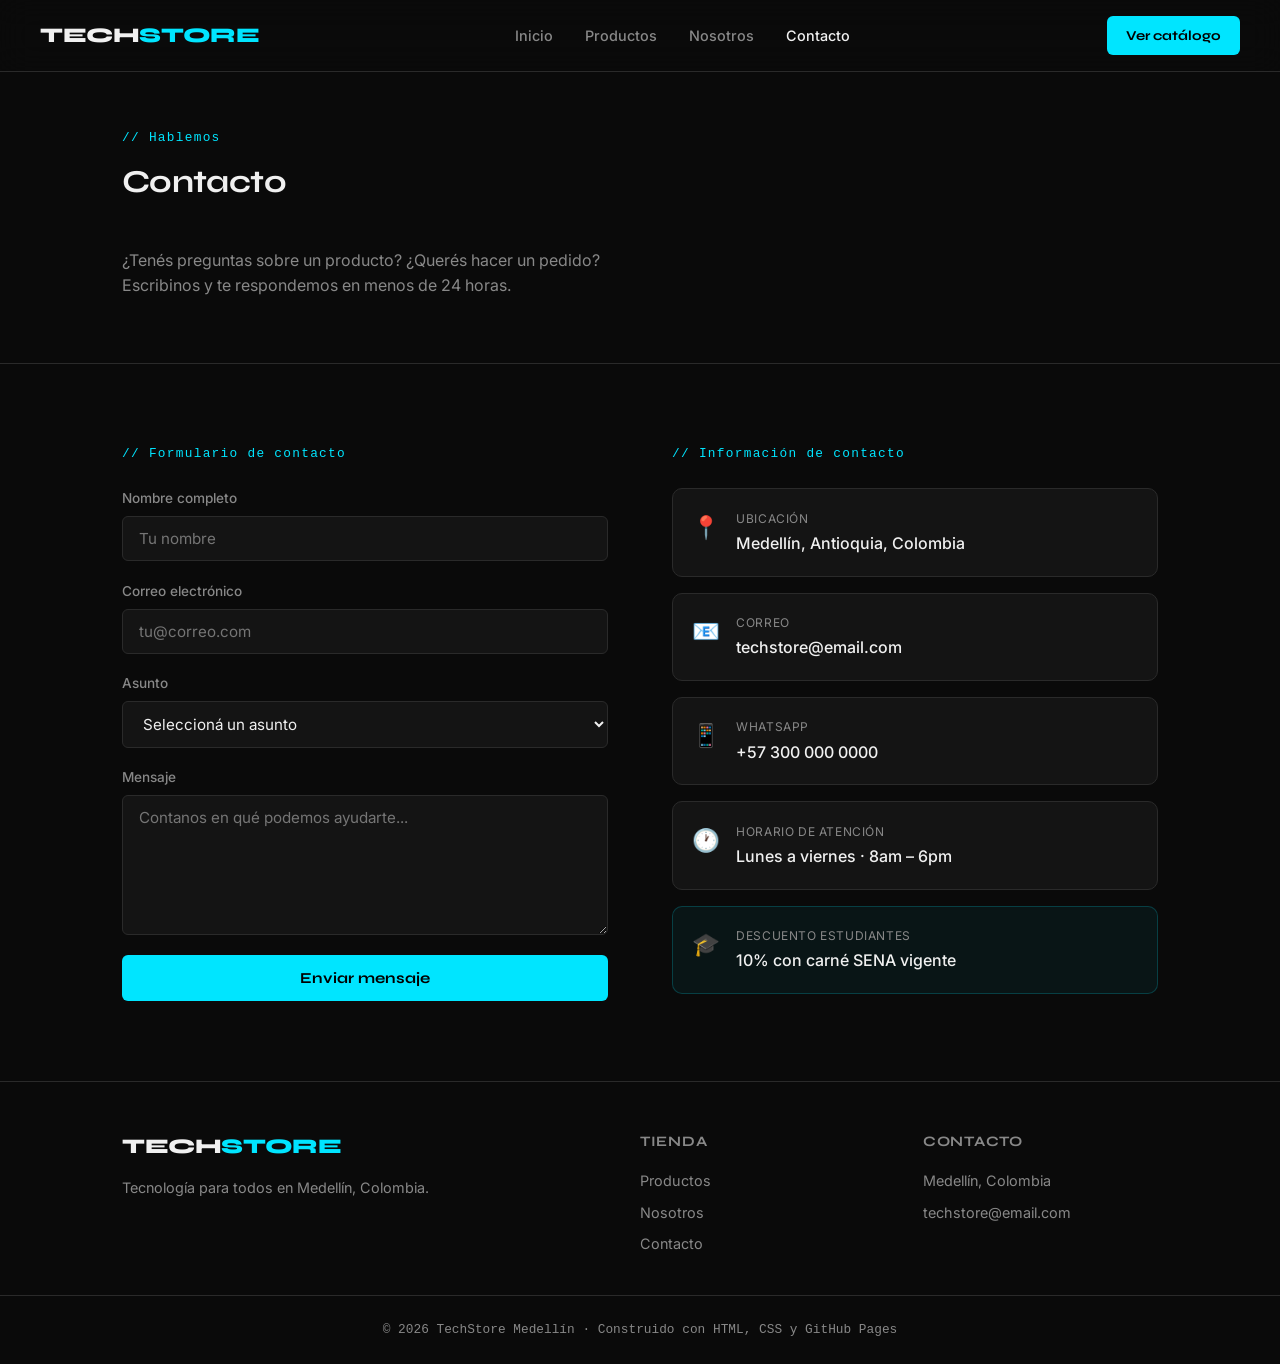
==== contacto.html @ c90b327f "feat: se sube el código de contacto" ====
<!DOCTYPE html>
<html lang="es">
<head>
  <meta charset="UTF-8">
  <meta name="viewport" content="width=device-width, initial-scale=1.0">
  <title>Contacto — TechStore Medellín</title>
  <link rel="preconnect" href="https://fonts.googleapis.com">
  <link href="https://fonts.googleapis.com/css2?family=Syne:wght@400;600;700;800&family=Inter:wght@300;400;500&display=swap" rel="stylesheet">
  <link rel="stylesheet" href="styles.css">
</head>
<body>

  <nav class="navbar">
    <a href="index.html" class="nav-logo">TECH<span>STORE</span></a>
    <ul class="nav-links">
      <li><a href="index.html">Inicio</a></li>
      <li><a href="productos.html">Productos</a></li>
      <li><a href="nosotros.html">Nosotros</a></li>
      <li><a href="contacto.html" class="active">Contacto</a></li>
    </ul>
    <a href="productos.html" class="btn-nav">Ver catálogo</a>
  </nav>

  <div class="contact-hero">
    <div class="container">
      <p class="section-tag">// Hablemos</p>
      <h1 class="section-title">Contacto</h1>
      <p style="color:var(--muted);max-width:500px">
        ¿Tenés preguntas sobre un producto? ¿Querés hacer un pedido?
        Escribinos y te respondemos en menos de 24 horas.
      </p>
    </div>
  </div>

  <section class="contact-section">
    <div class="container">
      <div class="contact-grid">

        <!-- FORMULARIO -->
        <div>
          <p class="section-tag" style="margin-bottom:1.5rem">// Formulario de contacto</p>
          <form class="contact-form" onsubmit="handleSubmit(event)">
            <div class="form-group">
              <label for="nombre">Nombre completo</label>
              <input type="text" id="nombre" placeholder="Tu nombre" required>
            </div>
            <div class="form-group">
              <label for="email">Correo electrónico</label>
              <input type="email" id="email" placeholder="tu@correo.com" required>
            </div>
            <div class="form-group">
              <label for="asunto">Asunto</label>
              <select id="asunto">
                <option value="">Seleccioná un asunto</option>
                <option value="consulta">Consulta de producto</option>
                <option value="pedido">Hacer un pedido</option>
                <option value="descuento">Descuento estudiante SENA</option>
                <option value="soporte">Soporte postventa</option>
                <option value="otro">Otro</option>
              </select>
            </div>
            <div class="form-group">
              <label for="mensaje">Mensaje</label>
              <textarea id="mensaje" placeholder="Contanos en qué podemos ayudarte..." required></textarea>
            </div>
            <button type="submit" class="btn-submit">Enviar mensaje</button>
          </form>
          <div id="success-msg" style="display:none;margin-top:1rem;padding:1rem;background:rgba(0,200,150,0.1);border:1px solid var(--green);border-radius:8px;color:var(--green)">
            ✅ Mensaje enviado. Te contactamos pronto.
          </div>
        </div>

        <!-- INFO -->
        <div>
          <p class="section-tag" style="margin-bottom:1.5rem">// Información de contacto</p>
          <div class="contact-info">
            <div class="info-item">
              <span class="info-icon">📍</span>
              <div>
                <p class="info-label">Ubicación</p>
                <p class="info-value">Medellín, Antioquia, Colombia</p>
              </div>
            </div>
            <div class="info-item">
              <span class="info-icon">📧</span>
              <div>
                <p class="info-label">Correo</p>
                <p class="info-value">techstore@email.com</p>
              </div>
            </div>
            <div class="info-item">
              <span class="info-icon">📱</span>
              <div>
                <p class="info-label">WhatsApp</p>
                <p class="info-value">+57 300 000 0000</p>
              </div>
            </div>
            <div class="info-item">
              <span class="info-icon">🕐</span>
              <div>
                <p class="info-label">Horario de atención</p>
                <p class="info-value">Lunes a viernes · 8am – 6pm</p>
              </div>
            </div>
            <div class="info-item" style="border-color:rgba(0,229,255,0.2);background:rgba(0,229,255,0.05)">
              <span class="info-icon">🎓</span>
              <div>
                <p class="info-label">Descuento estudiantes</p>
                <p class="info-value">10% con carné SENA vigente</p>
              </div>
            </div>
          </div>
        </div>

      </div>
    </div>
  </section>

  <footer class="footer">
    <div class="container footer-grid">
      <div>
        <a href="index.html" class="nav-logo">TECH<span>STORE</span></a>
        <p class="footer-desc">Tecnología para todos en Medellín, Colombia.</p>
      </div>
      <div>
        <p class="footer-title">Tienda</p>
        <ul>
          <li><a href="productos.html">Productos</a></li>
          <li><a href="nosotros.html">Nosotros</a></li>
          <li><a href="contacto.html">Contacto</a></li>
        </ul>
      </div>
      <div>
        <p class="footer-title">Contacto</p>
        <ul>
          <li>Medellín, Colombia</li>
          <li>techstore@email.com</li>
        </ul>
      </div>
    </div>
    <div class="footer-bottom">
      <p>© 2026 TechStore Medellín · Construido con HTML, CSS y GitHub Pages</p>
    </div>
  </footer>

  <script>
    function handleSubmit(e) {
      e.preventDefault();
      document.getElementById('success-msg').style.display = 'block';
      e.target.reset();
    }
  </script>

</body>
</html>
---- styles.css ----
/* ── VARIABLES ── */
:root {
  --bg:       #0A0A0A;
  --surface:  #141414;
  --surface2: #1E1E1E;
  --border:   #2A2A2A;
  --text:     #F0F0F0;
  --muted:    #888;
  --accent:   #00E5FF;
  --accent2:  #FF6B35;
  --green:    #00C896;
  --font-display: 'Syne', sans-serif;
  --font-body:    'Inter', sans-serif;
  --radius: 10px;
  --shadow: 0 4px 24px rgba(0,0,0,0.4);
}

* { box-sizing: border-box; margin: 0; padding: 0; }
html { scroll-behavior: smooth; }

body {
  background: var(--bg);
  color: var(--text);
  font-family: var(--font-body);
  font-size: 16px;
  line-height: 1.6;
}

a { text-decoration: none; color: inherit; }
ul { list-style: none; }

.container {
  max-width: 1100px;
  margin: 0 auto;
  padding: 0 2rem;
}

/* ── NAVBAR ── */
.navbar {
  position: fixed; top: 0; left: 0; right: 0; z-index: 100;
  display: flex; align-items: center; justify-content: space-between;
  padding: 1rem 2.5rem;
  background: rgba(10,10,10,0.9);
  backdrop-filter: blur(16px);
  border-bottom: 1px solid var(--border);
}

.nav-logo {
  font-family: var(--font-display);
  font-size: 1.3rem;
  font-weight: 800;
  letter-spacing: -0.02em;
  color: var(--text);
}
.nav-logo span { color: var(--accent); }

.nav-links {
  display: flex; gap: 2rem;
}
.nav-links a {
  font-size: 0.9rem;
  color: var(--muted);
  transition: color 0.2s;
  font-weight: 500;
}
.nav-links a:hover,
.nav-links a.active { color: var(--text); }

.btn-nav {
  background: var(--accent);
  color: #000;
  font-size: 0.85rem;
  font-weight: 700;
  font-family: var(--font-display);
  padding: 0.55rem 1.2rem;
  border-radius: 6px;
  transition: opacity 0.2s;
}
.btn-nav:hover { opacity: 0.85; }

/* ── BOTONES ── */
.btn-primary {
  display: inline-block;
  background: var(--accent);
  color: #000;
  font-weight: 700;
  font-family: var(--font-display);
  font-size: 0.9rem;
  padding: 0.8rem 1.8rem;
  border-radius: 6px;
  transition: opacity 0.2s, transform 0.2s;
}
.btn-primary:hover { opacity: 0.85; transform: translateY(-2px); }

.btn-ghost {
  display: inline-block;
  background: transparent;
  color: var(--text);
  font-weight: 500;
  font-size: 0.9rem;
  padding: 0.8rem 1.8rem;
  border-radius: 6px;
  border: 1px solid var(--border);
  transition: border-color 0.2s, transform 0.2s;
}
.btn-ghost:hover { border-color: var(--text); transform: translateY(-2px); }

.btn-small {
  display: inline-block;
  background: var(--surface2);
  color: var(--accent);
  font-size: 0.8rem;
  font-weight: 600;
  padding: 0.4rem 0.9rem;
  border-radius: 5px;
  border: 1px solid var(--border);
  transition: background 0.2s;
}
.btn-small:hover { background: var(--border); }

/* ── HERO ── */
.hero {
  min-height: 100vh;
  display: flex;
  align-items: center;
  justify-content: space-between;
  gap: 4rem;
  max-width: 1100px;
  margin: 0 auto;
  padding: 8rem 2rem 4rem;
}

.hero-content { flex: 1; }

.hero-tag {
  display: inline-block;
  font-family: monospace;
  font-size: 0.8rem;
  color: var(--accent);
  letter-spacing: 0.1em;
  margin-bottom: 1.5rem;
  opacity: 0.8;
}

.hero-title {
  font-family: var(--font-display);
  font-size: clamp(2.5rem, 5vw, 4rem);
  font-weight: 800;
  line-height: 1.05;
  letter-spacing: -0.03em;
  margin-bottom: 1.5rem;
}

.highlight { color: var(--accent); }

.hero-desc {
  font-size: 1.05rem;
  color: var(--muted);
  max-width: 480px;
  margin-bottom: 2.5rem;
  line-height: 1.7;
}

.hero-actions { display: flex; gap: 1rem; flex-wrap: wrap; }

.hero-visual { flex-shrink: 0; }

.hero-card {
  position: relative;
  background: var(--surface);
  border: 1px solid var(--border);
  border-radius: 16px;
  padding: 2rem;
  width: 260px;
  text-align: center;
  overflow: hidden;
}

.card-glow {
  position: absolute;
  top: -40px; left: 50%;
  transform: translateX(-50%);
  width: 120px; height: 120px;
  background: var(--accent);
  border-radius: 50%;
  opacity: 0.08;
  filter: blur(30px);
}

.card-label {
  display: inline-block;
  background: rgba(0,229,255,0.1);
  color: var(--accent);
  font-size: 0.72rem;
  font-weight: 600;
  padding: 0.25rem 0.75rem;
  border-radius: 20px;
  border: 1px solid rgba(0,229,255,0.2);
  margin-bottom: 1rem;
  text-transform: uppercase;
  letter-spacing: 0.08em;
}

.card-img { font-size: 4rem; margin-bottom: 1rem; }
.card-name { font-weight: 600; margin-bottom: 0.5rem; }
.card-price { color: var(--accent); font-weight: 700; font-size: 1.1rem; margin-bottom: 1.2rem; }

/* ── SECCIONES ── */
.section-tag {
  font-family: monospace;
  font-size: 0.8rem;
  color: var(--accent);
  letter-spacing: 0.1em;
  margin-bottom: 0.5rem;
}

.section-title {
  font-family: var(--font-display);
  font-size: 2rem;
  font-weight: 700;
  letter-spacing: -0.02em;
  margin-bottom: 2.5rem;
}

/* ── CATEGORÍAS ── */
.categories {
  padding: 5rem 0;
  border-top: 1px solid var(--border);
}

.cat-grid {
  display: grid;
  grid-template-columns: repeat(auto-fill, minmax(160px, 1fr));
  gap: 1rem;
}

.cat-card {
  background: var(--surface);
  border: 1px solid var(--border);
  border-radius: var(--radius);
  padding: 1.5rem 1rem;
  text-align: center;
  transition: border-color 0.2s, transform 0.2s;
}
.cat-card:hover { border-color: var(--accent); transform: translateY(-3px); }
.cat-icon { font-size: 2rem; display: block; margin-bottom: 0.75rem; }
.cat-card h3 { font-family: var(--font-display); font-size: 0.95rem; font-weight: 700; margin-bottom: 0.3rem; }
.cat-card p { font-size: 0.8rem; color: var(--muted); }

/* ── DESTACADOS ── */
.featured {
  padding: 5rem 0;
  border-top: 1px solid var(--border);
}

.products-grid {
  display: grid;
  grid-template-columns: repeat(auto-fill, minmax(280px, 1fr));
  gap: 1.5rem;
  margin-bottom: 3rem;
}

.product-card {
  position: relative;
  background: var(--surface);
  border: 1px solid var(--border);
  border-radius: var(--radius);
  padding: 1.5rem;
  transition: border-color 0.2s, transform 0.2s;
}
.product-card:hover { border-color: var(--accent2); transform: translateY(-3px); }

.product-badge {
  position: absolute; top: 1rem; right: 1rem;
  background: rgba(0,229,255,0.12);
  color: var(--accent);
  font-size: 0.7rem;
  font-weight: 700;
  padding: 0.2rem 0.6rem;
  border-radius: 4px;
  text-transform: uppercase;
  letter-spacing: 0.06em;
}
.product-badge.oferta { background: rgba(255,107,53,0.12); color: var(--accent2); }

.product-img { font-size: 3rem; margin-bottom: 1rem; }
.product-card h3 { font-family: var(--font-display); font-weight: 700; margin-bottom: 0.4rem; }
.product-desc { font-size: 0.88rem; color: var(--muted); margin-bottom: 1.2rem; }
.product-footer { display: flex; justify-content: space-between; align-items: center; }
.product-price { font-weight: 700; color: var(--accent); font-size: 1rem; }

.section-cta { text-align: center; }

/* ── BANNER ── */
.banner {
  padding: 5rem 0;
  border-top: 1px solid var(--border);
}

.banner-content {
  background: linear-gradient(135deg, #0A1628, #0D2137);
  border: 1px solid rgba(0,229,255,0.2);
  border-radius: 16px;
  padding: 3rem;
  text-align: center;
}
.banner-content h2 {
  font-family: var(--font-display);
  font-size: 1.8rem;
  font-weight: 700;
  margin-bottom: 0.75rem;
}
.banner-content p { color: var(--muted); margin-bottom: 1.5rem; }

/* ── FOOTER ── */
.footer {
  border-top: 1px solid var(--border);
  padding: 3rem 0 1.5rem;
}

.footer-grid {
  display: grid;
  grid-template-columns: 2fr 1fr 1fr;
  gap: 3rem;
  margin-bottom: 2rem;
}

.footer-desc { color: var(--muted); font-size: 0.9rem; margin-top: 0.75rem; }
.footer-title { font-family: var(--font-display); font-weight: 700; margin-bottom: 1rem; font-size: 0.9rem; text-transform: uppercase; letter-spacing: 0.05em; color: var(--muted); }
.footer ul li { margin-bottom: 0.5rem; font-size: 0.9rem; color: var(--muted); }
.footer ul a:hover { color: var(--text); }

.footer-bottom {
  border-top: 1px solid var(--border);
  padding-top: 1.5rem;
  text-align: center;
  font-size: 0.8rem;
  color: var(--muted);
  font-family: monospace;
}

/* ── PÁGINA PRODUCTOS ── */
.page-hero {
  padding: 8rem 0 3rem;
  border-bottom: 1px solid var(--border);
}

.filter-bar {
  display: flex;
  gap: 0.75rem;
  flex-wrap: wrap;
  margin-bottom: 2.5rem;
}

.filter-btn {
  background: var(--surface);
  border: 1px solid var(--border);
  color: var(--muted);
  font-size: 0.85rem;
  padding: 0.5rem 1.2rem;
  border-radius: 20px;
  cursor: pointer;
  transition: all 0.2s;
  font-family: var(--font-body);
}
.filter-btn:hover,
.filter-btn.active { background: var(--accent); color: #000; border-color: var(--accent); font-weight: 600; }

.catalog-section { padding: 4rem 0; }

/* ── PÁGINA NOSOTROS ── */
.about-hero { padding: 8rem 0 4rem; border-bottom: 1px solid var(--border); }
.about-section { padding: 5rem 0; border-top: 1px solid var(--border); }
.values-grid { display: grid; grid-template-columns: repeat(auto-fill, minmax(240px, 1fr)); gap: 1.5rem; }
.value-card { background: var(--surface); border: 1px solid var(--border); border-radius: var(--radius); padding: 1.5rem; }
.value-icon { font-size: 2rem; margin-bottom: 1rem; }
.value-card h3 { font-family: var(--font-display); font-weight: 700; margin-bottom: 0.5rem; }
.value-card p { font-size: 0.9rem; color: var(--muted); }
.team-grid { display: grid; grid-template-columns: repeat(auto-fill, minmax(200px, 1fr)); gap: 1.5rem; }
.team-card { background: var(--surface); border: 1px solid var(--border); border-radius: var(--radius); padding: 1.5rem; text-align: center; }
.team-avatar { font-size: 3rem; margin-bottom: 1rem; }
.team-card h3 { font-family: var(--font-display); font-weight: 700; margin-bottom: 0.25rem; }
.team-role { font-size: 0.85rem; color: var(--accent); font-weight: 500; }

/* ── PÁGINA CONTACTO ── */
.contact-hero { padding: 8rem 0 4rem; border-bottom: 1px solid var(--border); }
.contact-section { padding: 5rem 0; }
.contact-grid { display: grid; grid-template-columns: 1fr 1fr; gap: 4rem; align-items: start; }
.contact-form { display: flex; flex-direction: column; gap: 1.2rem; }
.form-group { display: flex; flex-direction: column; gap: 0.4rem; }
.form-group label { font-size: 0.85rem; color: var(--muted); font-weight: 500; }
.form-group input,
.form-group textarea,
.form-group select {
  background: var(--surface);
  border: 1px solid var(--border);
  border-radius: 6px;
  padding: 0.75rem 1rem;
  color: var(--text);
  font-family: var(--font-body);
  font-size: 0.95rem;
  transition: border-color 0.2s;
  outline: none;
}
.form-group input:focus,
.form-group textarea:focus,
.form-group select:focus { border-color: var(--accent); }
.form-group textarea { resize: vertical; min-height: 140px; }
.form-group select option { background: var(--surface); }
.btn-submit {
  background: var(--accent);
  color: #000;
  font-weight: 700;
  font-family: var(--font-display);
  font-size: 0.95rem;
  padding: 0.9rem;
  border-radius: 6px;
  border: none;
  cursor: pointer;
  transition: opacity 0.2s;
}
.btn-submit:hover { opacity: 0.85; }
.contact-info { display: flex; flex-direction: column; gap: 1rem; }
.info-item { display: flex; gap: 1rem; align-items: flex-start; padding: 1.2rem; background: var(--surface); border: 1px solid var(--border); border-radius: var(--radius); }
.info-icon { font-size: 1.4rem; flex-shrink: 0; }
.info-label { font-size: 0.75rem; color: var(--muted); margin-bottom: 0.2rem; text-transform: uppercase; letter-spacing: 0.05em; }
.info-value { font-weight: 500; }

/* ── RESPONSIVE ── */
@media (max-width: 768px) {
  .hero { flex-direction: column; padding-top: 6rem; }
  .hero-visual { display: none; }
  .footer-grid { grid-template-columns: 1fr; gap: 2rem; }
  .contact-grid { grid-template-columns: 1fr; }
  .nav-links { display: none; }
}
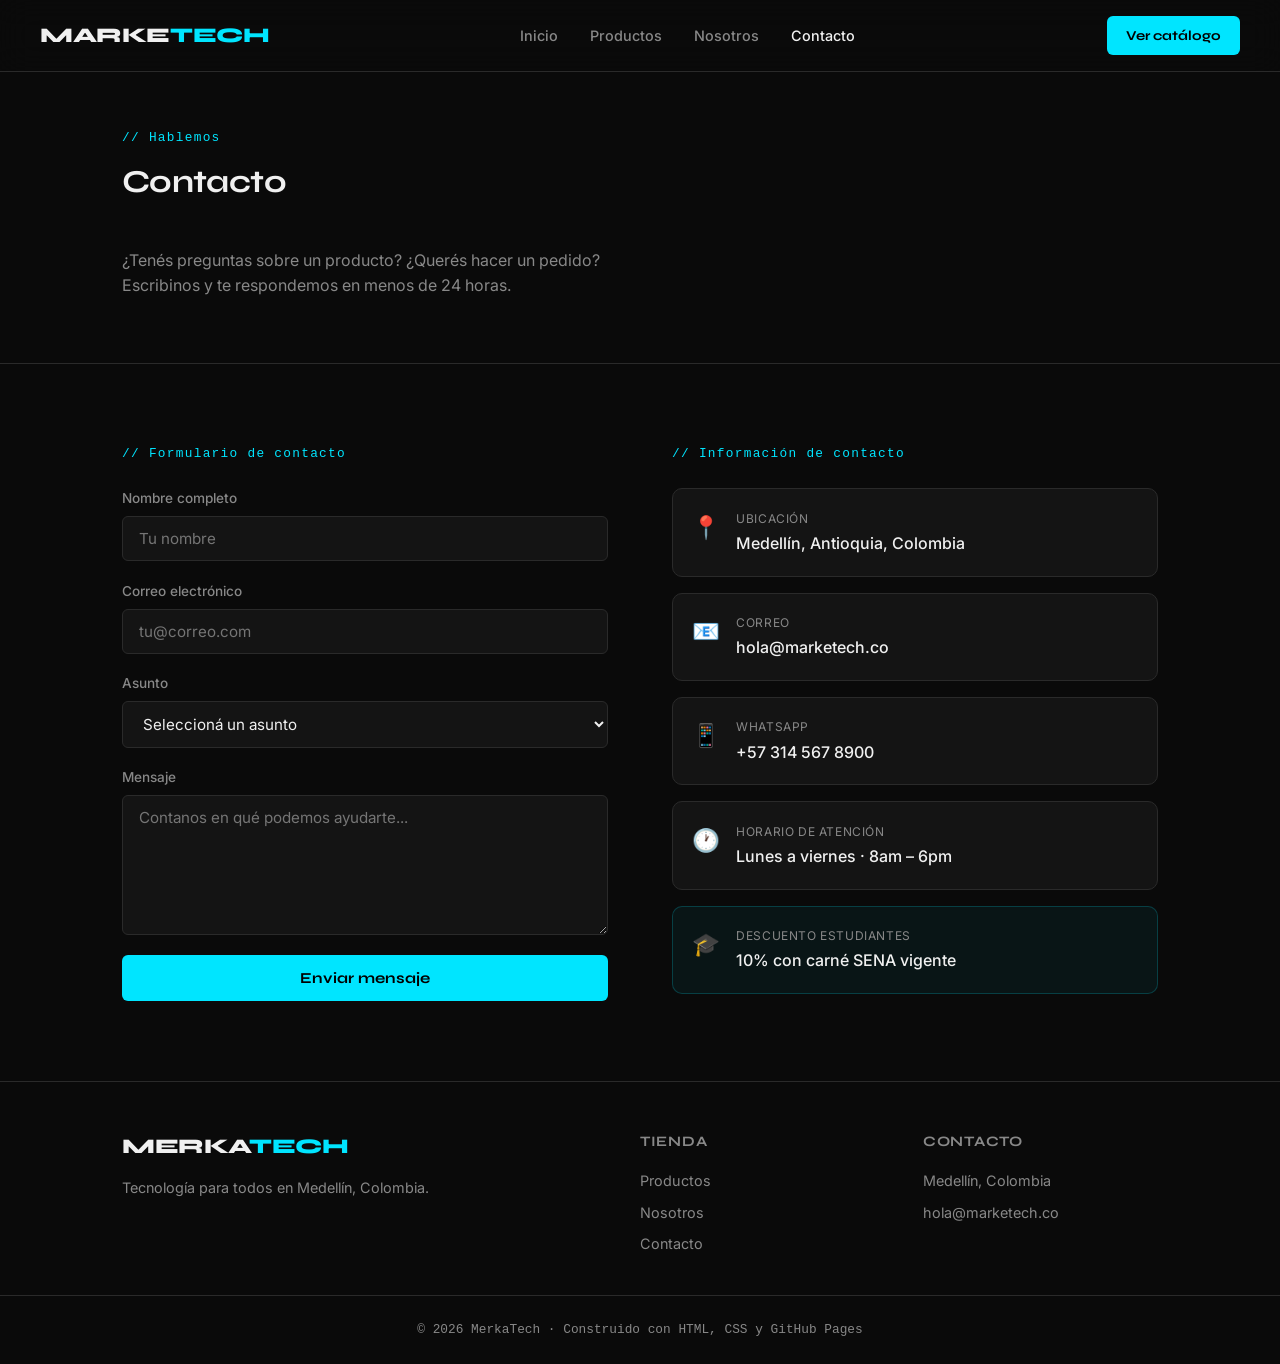
==== commit bbaa69bc: "feature: se agrega informacion de contacto" ====
--- a/contacto.html
+++ b/contacto.html
@@ -3,7 +3,7 @@
 <head>
   <meta charset="UTF-8">
   <meta name="viewport" content="width=device-width, initial-scale=1.0">
-  <title>Contacto — TechStore Medellín</title>
+  <title>Contacto — MarkeTech</title>
   <link rel="preconnect" href="https://fonts.googleapis.com">
   <link href="https://fonts.googleapis.com/css2?family=Syne:wght@400;600;700;800&family=Inter:wght@300;400;500&display=swap" rel="stylesheet">
   <link rel="stylesheet" href="styles.css">
@@ -11,7 +11,7 @@
 <body>
 
   <nav class="navbar">
-    <a href="index.html" class="nav-logo">TECH<span>STORE</span></a>
+    <a href="index.html" class="nav-logo">MARKE<span>TECH</span></a>
     <ul class="nav-links">
       <li><a href="index.html">Inicio</a></li>
       <li><a href="productos.html">Productos</a></li>
@@ -85,14 +85,14 @@
               <span class="info-icon">📧</span>
               <div>
                 <p class="info-label">Correo</p>
-                <p class="info-value">techstore@email.com</p>
+                <p class="info-value">hola@marketech.co</p>
               </div>
             </div>
             <div class="info-item">
               <span class="info-icon">📱</span>
               <div>
                 <p class="info-label">WhatsApp</p>
-                <p class="info-value">+57 300 000 0000</p>
+                <p class="info-value">+57 314 567 8900</p>
               </div>
             </div>
             <div class="info-item">
@@ -119,7 +119,7 @@
   <footer class="footer">
     <div class="container footer-grid">
       <div>
-        <a href="index.html" class="nav-logo">TECH<span>STORE</span></a>
+        <a href="index.html" class="nav-logo">MERKA<span>TECH</span></a>
         <p class="footer-desc">Tecnología para todos en Medellín, Colombia.</p>
       </div>
       <div>
@@ -134,12 +134,12 @@
         <p class="footer-title">Contacto</p>
         <ul>
           <li>Medellín, Colombia</li>
-          <li>techstore@email.com</li>
+          <li>hola@marketech.co</li>
         </ul>
       </div>
     </div>
     <div class="footer-bottom">
-      <p>© 2026 TechStore Medellín · Construido con HTML, CSS y GitHub Pages</p>
+      <p>© 2026 MerkaTech · Construido con HTML, CSS y GitHub Pages</p>
     </div>
   </footer>
 
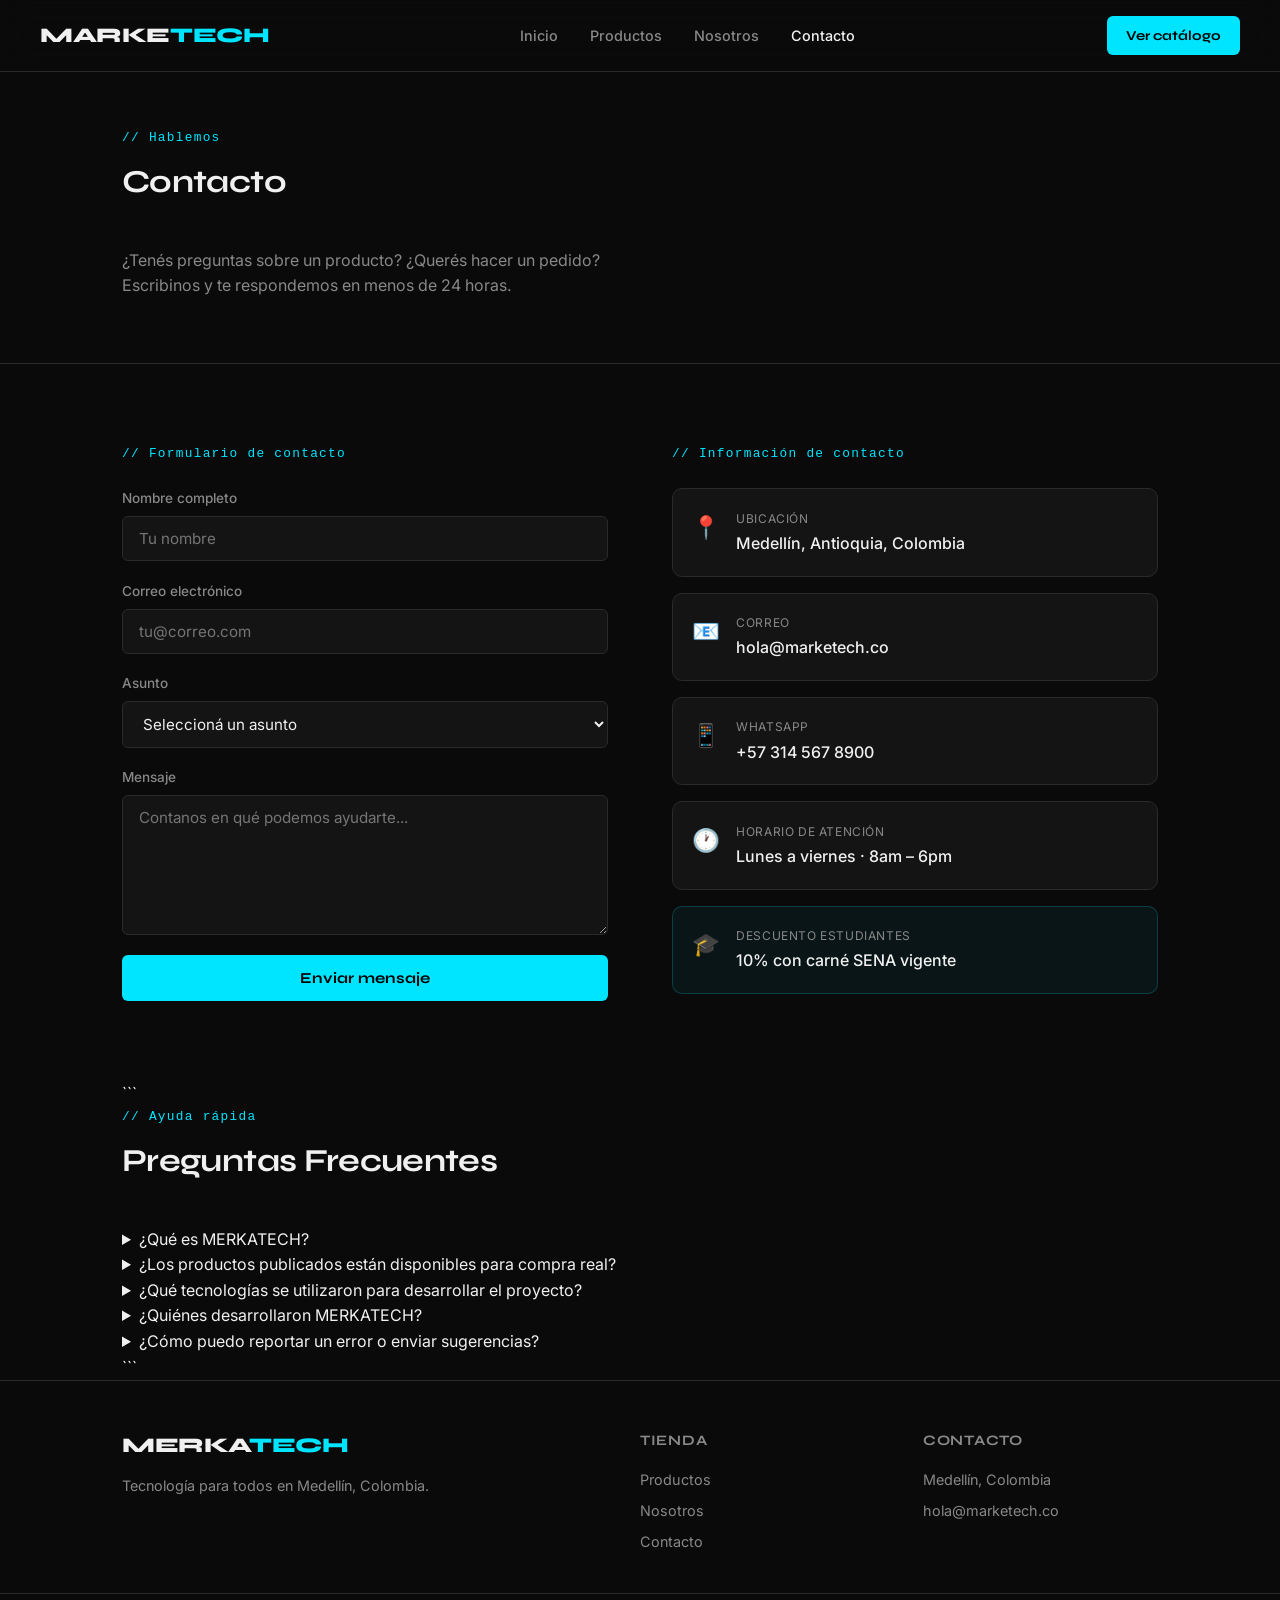
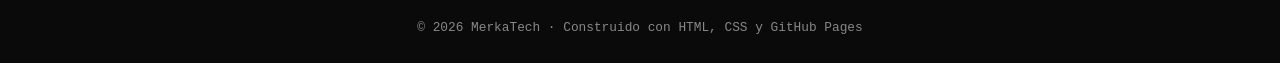
==== commit fa436f51: "feature: se agrega nueva seccion de preguntas frecuentes" ====
--- a/contacto.html
+++ b/contacto.html
@@ -1,155 +1,218 @@
-<!DOCTYPE html>
+<!doctype html>
 <html lang="es">
-<head>
-  <meta charset="UTF-8">
-  <meta name="viewport" content="width=device-width, initial-scale=1.0">
-  <title>Contacto — MarkeTech</title>
-  <link rel="preconnect" href="https://fonts.googleapis.com">
-  <link href="https://fonts.googleapis.com/css2?family=Syne:wght@400;600;700;800&family=Inter:wght@300;400;500&display=swap" rel="stylesheet">
-  <link rel="stylesheet" href="styles.css">
-</head>
-<body>
-
-  <nav class="navbar">
-    <a href="index.html" class="nav-logo">MARKE<span>TECH</span></a>
-    <ul class="nav-links">
-      <li><a href="index.html">Inicio</a></li>
-      <li><a href="productos.html">Productos</a></li>
-      <li><a href="nosotros.html">Nosotros</a></li>
-      <li><a href="contacto.html" class="active">Contacto</a></li>
-    </ul>
-    <a href="productos.html" class="btn-nav">Ver catálogo</a>
-  </nav>
-
-  <div class="contact-hero">
-    <div class="container">
-      <p class="section-tag">// Hablemos</p>
-      <h1 class="section-title">Contacto</h1>
-      <p style="color:var(--muted);max-width:500px">
-        ¿Tenés preguntas sobre un producto? ¿Querés hacer un pedido?
-        Escribinos y te respondemos en menos de 24 horas.
-      </p>
+  <head>
+    <meta charset="UTF-8" />
+    <meta name="viewport" content="width=device-width, initial-scale=1.0" />
+    <title>Contacto — MarkeTech</title>
+    <link rel="preconnect" href="https://fonts.googleapis.com" />
+    <link
+      href="https://fonts.googleapis.com/css2?family=Syne:wght@400;600;700;800&family=Inter:wght@300;400;500&display=swap"
+      rel="stylesheet"
+    />
+    <link rel="stylesheet" href="styles.css" />
+  </head>
+  <body>
+    <nav class="navbar">
+      <a href="index.html" class="nav-logo">MARKE<span>TECH</span></a>
+      <ul class="nav-links">
+        <li><a href="index.html">Inicio</a></li>
+        <li><a href="productos.html">Productos</a></li>
+        <li><a href="nosotros.html">Nosotros</a></li>
+        <li><a href="contacto.html" class="active">Contacto</a></li>
+      </ul>
+      <a href="productos.html" class="btn-nav">Ver catálogo</a>
+    </nav>
+
+    <div class="contact-hero">
+      <div class="container">
+        <p class="section-tag">// Hablemos</p>
+        <h1 class="section-title">Contacto</h1>
+        <p style="color: var(--muted); max-width: 500px">
+          ¿Tenés preguntas sobre un producto? ¿Querés hacer un pedido? Escribinos y te respondemos en menos de 24 horas.
+        </p>
+      </div>
     </div>
-  </div>
-
-  <section class="contact-section">
-    <div class="container">
-      <div class="contact-grid">
-
-        <!-- FORMULARIO -->
-        <div>
-          <p class="section-tag" style="margin-bottom:1.5rem">// Formulario de contacto</p>
-          <form class="contact-form" onsubmit="handleSubmit(event)">
-            <div class="form-group">
-              <label for="nombre">Nombre completo</label>
-              <input type="text" id="nombre" placeholder="Tu nombre" required>
-            </div>
-            <div class="form-group">
-              <label for="email">Correo electrónico</label>
-              <input type="email" id="email" placeholder="tu@correo.com" required>
-            </div>
-            <div class="form-group">
-              <label for="asunto">Asunto</label>
-              <select id="asunto">
-                <option value="">Seleccioná un asunto</option>
-                <option value="consulta">Consulta de producto</option>
-                <option value="pedido">Hacer un pedido</option>
-                <option value="descuento">Descuento estudiante SENA</option>
-                <option value="soporte">Soporte postventa</option>
-                <option value="otro">Otro</option>
-              </select>
-            </div>
-            <div class="form-group">
-              <label for="mensaje">Mensaje</label>
-              <textarea id="mensaje" placeholder="Contanos en qué podemos ayudarte..." required></textarea>
-            </div>
-            <button type="submit" class="btn-submit">Enviar mensaje</button>
-          </form>
-          <div id="success-msg" style="display:none;margin-top:1rem;padding:1rem;background:rgba(0,200,150,0.1);border:1px solid var(--green);border-radius:8px;color:var(--green)">
-            ✅ Mensaje enviado. Te contactamos pronto.
-          </div>
-        </div>
-
-        <!-- INFO -->
-        <div>
-          <p class="section-tag" style="margin-bottom:1.5rem">// Información de contacto</p>
-          <div class="contact-info">
-            <div class="info-item">
-              <span class="info-icon">📍</span>
-              <div>
-                <p class="info-label">Ubicación</p>
-                <p class="info-value">Medellín, Antioquia, Colombia</p>
-              </div>
-            </div>
-            <div class="info-item">
-              <span class="info-icon">📧</span>
-              <div>
-                <p class="info-label">Correo</p>
-                <p class="info-value">hola@marketech.co</p>
-              </div>
-            </div>
-            <div class="info-item">
-              <span class="info-icon">📱</span>
-              <div>
-                <p class="info-label">WhatsApp</p>
-                <p class="info-value">+57 314 567 8900</p>
-              </div>
-            </div>
-            <div class="info-item">
-              <span class="info-icon">🕐</span>
-              <div>
-                <p class="info-label">Horario de atención</p>
-                <p class="info-value">Lunes a viernes · 8am – 6pm</p>
-              </div>
-            </div>
-            <div class="info-item" style="border-color:rgba(0,229,255,0.2);background:rgba(0,229,255,0.05)">
-              <span class="info-icon">🎓</span>
-              <div>
-                <p class="info-label">Descuento estudiantes</p>
-                <p class="info-value">10% con carné SENA vigente</p>
-              </div>
+
+    <section class="contact-section">
+      <div class="container">
+        <div class="contact-grid">
+          <!-- FORMULARIO -->
+          <div>
+            <p class="section-tag" style="margin-bottom: 1.5rem">// Formulario de contacto</p>
+            <form class="contact-form" onsubmit="handleSubmit(event)">
+              <div class="form-group">
+                <label for="nombre">Nombre completo</label>
+                <input type="text" id="nombre" placeholder="Tu nombre" required />
+              </div>
+              <div class="form-group">
+                <label for="email">Correo electrónico</label>
+                <input type="email" id="email" placeholder="tu@correo.com" required />
+              </div>
+              <div class="form-group">
+                <label for="asunto">Asunto</label>
+                <select id="asunto">
+                  <option value="">Seleccioná un asunto</option>
+                  <option value="consulta">Consulta de producto</option>
+                  <option value="pedido">Hacer un pedido</option>
+                  <option value="descuento">Descuento estudiante SENA</option>
+                  <option value="soporte">Soporte postventa</option>
+                  <option value="otro">Otro</option>
+                </select>
+              </div>
+              <div class="form-group">
+                <label for="mensaje">Mensaje</label>
+                <textarea id="mensaje" placeholder="Contanos en qué podemos ayudarte..." required></textarea>
+              </div>
+              <button type="submit" class="btn-submit">Enviar mensaje</button>
+            </form>
+            <div
+              id="success-msg"
+              style="
+                display: none;
+                margin-top: 1rem;
+                padding: 1rem;
+                background: rgba(0, 200, 150, 0.1);
+                border: 1px solid var(--green);
+                border-radius: 8px;
+                color: var(--green);
+              "
+            >
+              ✅ Mensaje enviado. Te contactamos pronto.
             </div>
           </div>
-        </div>
-
-      </div>
-    </div>
-  </section>
-
-  <footer class="footer">
-    <div class="container footer-grid">
-      <div>
-        <a href="index.html" class="nav-logo">MERKA<span>TECH</span></a>
-        <p class="footer-desc">Tecnología para todos en Medellín, Colombia.</p>
-      </div>
-      <div>
-        <p class="footer-title">Tienda</p>
-        <ul>
-          <li><a href="productos.html">Productos</a></li>
-          <li><a href="nosotros.html">Nosotros</a></li>
-          <li><a href="contacto.html">Contacto</a></li>
-        </ul>
-      </div>
-      <div>
-        <p class="footer-title">Contacto</p>
-        <ul>
-          <li>Medellín, Colombia</li>
-          <li>hola@marketech.co</li>
-        </ul>
-      </div>
-    </div>
-    <div class="footer-bottom">
-      <p>© 2026 MerkaTech · Construido con HTML, CSS y GitHub Pages</p>
-    </div>
-  </footer>
-
-  <script>
-    function handleSubmit(e) {
-      e.preventDefault();
-      document.getElementById('success-msg').style.display = 'block';
-      e.target.reset();
-    }
-  </script>
-
-</body>
-</html>+
+          <!-- INFO -->
+          <div>
+            <p class="section-tag" style="margin-bottom: 1.5rem">// Información de contacto</p>
+            <div class="contact-info">
+              <div class="info-item">
+                <span class="info-icon">📍</span>
+                <div>
+                  <p class="info-label">Ubicación</p>
+                  <p class="info-value">Medellín, Antioquia, Colombia</p>
+                </div>
+              </div>
+              <div class="info-item">
+                <span class="info-icon">📧</span>
+                <div>
+                  <p class="info-label">Correo</p>
+                  <p class="info-value">hola@marketech.co</p>
+                </div>
+              </div>
+              <div class="info-item">
+                <span class="info-icon">📱</span>
+                <div>
+                  <p class="info-label">WhatsApp</p>
+                  <p class="info-value">+57 314 567 8900</p>
+                </div>
+              </div>
+              <div class="info-item">
+                <span class="info-icon">🕐</span>
+                <div>
+                  <p class="info-label">Horario de atención</p>
+                  <p class="info-value">Lunes a viernes · 8am – 6pm</p>
+                </div>
+              </div>
+              <div class="info-item" style="border-color: rgba(0, 229, 255, 0.2); background: rgba(0, 229, 255, 0.05)">
+                <span class="info-icon">🎓</span>
+                <div>
+                  <p class="info-label">Descuento estudiantes</p>
+                  <p class="info-value">10% con carné SENA vigente</p>
+                </div>
+              </div>
+            </div>
+          </div>
+        </div>
+      </div>
+    </section>
+
+    <!-- PREGUNTAS FRECUENTES -->
+
+    <section class="faq-section">
+      <div class="container">
+        ```
+        <p class="section-tag">// Ayuda rápida</p>
+        <h2 class="section-title">Preguntas Frecuentes</h2>
+
+        <div class="faq-container">
+          <details class="faq-item">
+            <summary>¿Qué es MERKATECH?</summary>
+            <p>
+              MERKATECH es un proyecto académico desarrollado por estudiantes de Análisis y Desarrollo de Software
+              (ADSO), enfocado en la creación de una plataforma web para la visualización y gestión de productos
+              tecnológicos.
+            </p>
+          </details>
+
+          <details class="faq-item">
+            <summary>¿Los productos publicados están disponibles para compra real?</summary>
+            <p>
+              No. Los productos mostrados en esta plataforma tienen fines educativos y demostrativos. El objetivo es
+              mostrar el diseño, organización y funcionalidades de una tienda tecnológica en línea.
+            </p>
+          </details>
+
+          <details class="faq-item">
+            <summary>¿Qué tecnologías se utilizaron para desarrollar el proyecto?</summary>
+            <p>
+              El proyecto fue desarrollado utilizando HTML5, CSS3, JavaScript, Git y GitHub Pages, aplicando buenas
+              prácticas de diseño web responsivo y control de versiones.
+            </p>
+          </details>
+
+          <details class="faq-item">
+            <summary>¿Quiénes desarrollaron MERKATECH?</summary>
+            <p>
+              El proyecto fue desarrollado por Andrés Gutiérrez y Sebastián Quintero como parte de su proceso de formación en el
+              programa de Análisis y Desarrollo de Software (ADSO).
+            </p>
+          </details>
+
+          <details class="faq-item">
+            <summary>¿Cómo puedo reportar un error o enviar sugerencias?</summary>
+            <p>
+              Puedes utilizar el formulario de contacto disponible en esta página. Todas las observaciones y sugerencias
+              ayudan a mejorar el proyecto y fortalecer la experiencia del usuario.
+            </p>
+          </details>
+        </div>
+        ```
+      </div>
+    </section>
+
+    <footer class="footer">
+      <div class="container footer-grid">
+        <div>
+          <a href="index.html" class="nav-logo">MERKA<span>TECH</span></a>
+          <p class="footer-desc">Tecnología para todos en Medellín, Colombia.</p>
+        </div>
+        <div>
+          <p class="footer-title">Tienda</p>
+          <ul>
+            <li><a href="productos.html">Productos</a></li>
+            <li><a href="nosotros.html">Nosotros</a></li>
+            <li><a href="contacto.html">Contacto</a></li>
+          </ul>
+        </div>
+        <div>
+          <p class="footer-title">Contacto</p>
+          <ul>
+            <li>Medellín, Colombia</li>
+            <li>hola@marketech.co</li>
+          </ul>
+        </div>
+      </div>
+      <div class="footer-bottom">
+        <p>© 2026 MerkaTech · Construido con HTML, CSS y GitHub Pages</p>
+      </div>
+    </footer>
+
+    <script>
+      function handleSubmit(e) {
+        e.preventDefault();
+        document.getElementById("success-msg").style.display = "block";
+        e.target.reset();
+      }
+    </script>
+  </body>
+</html>
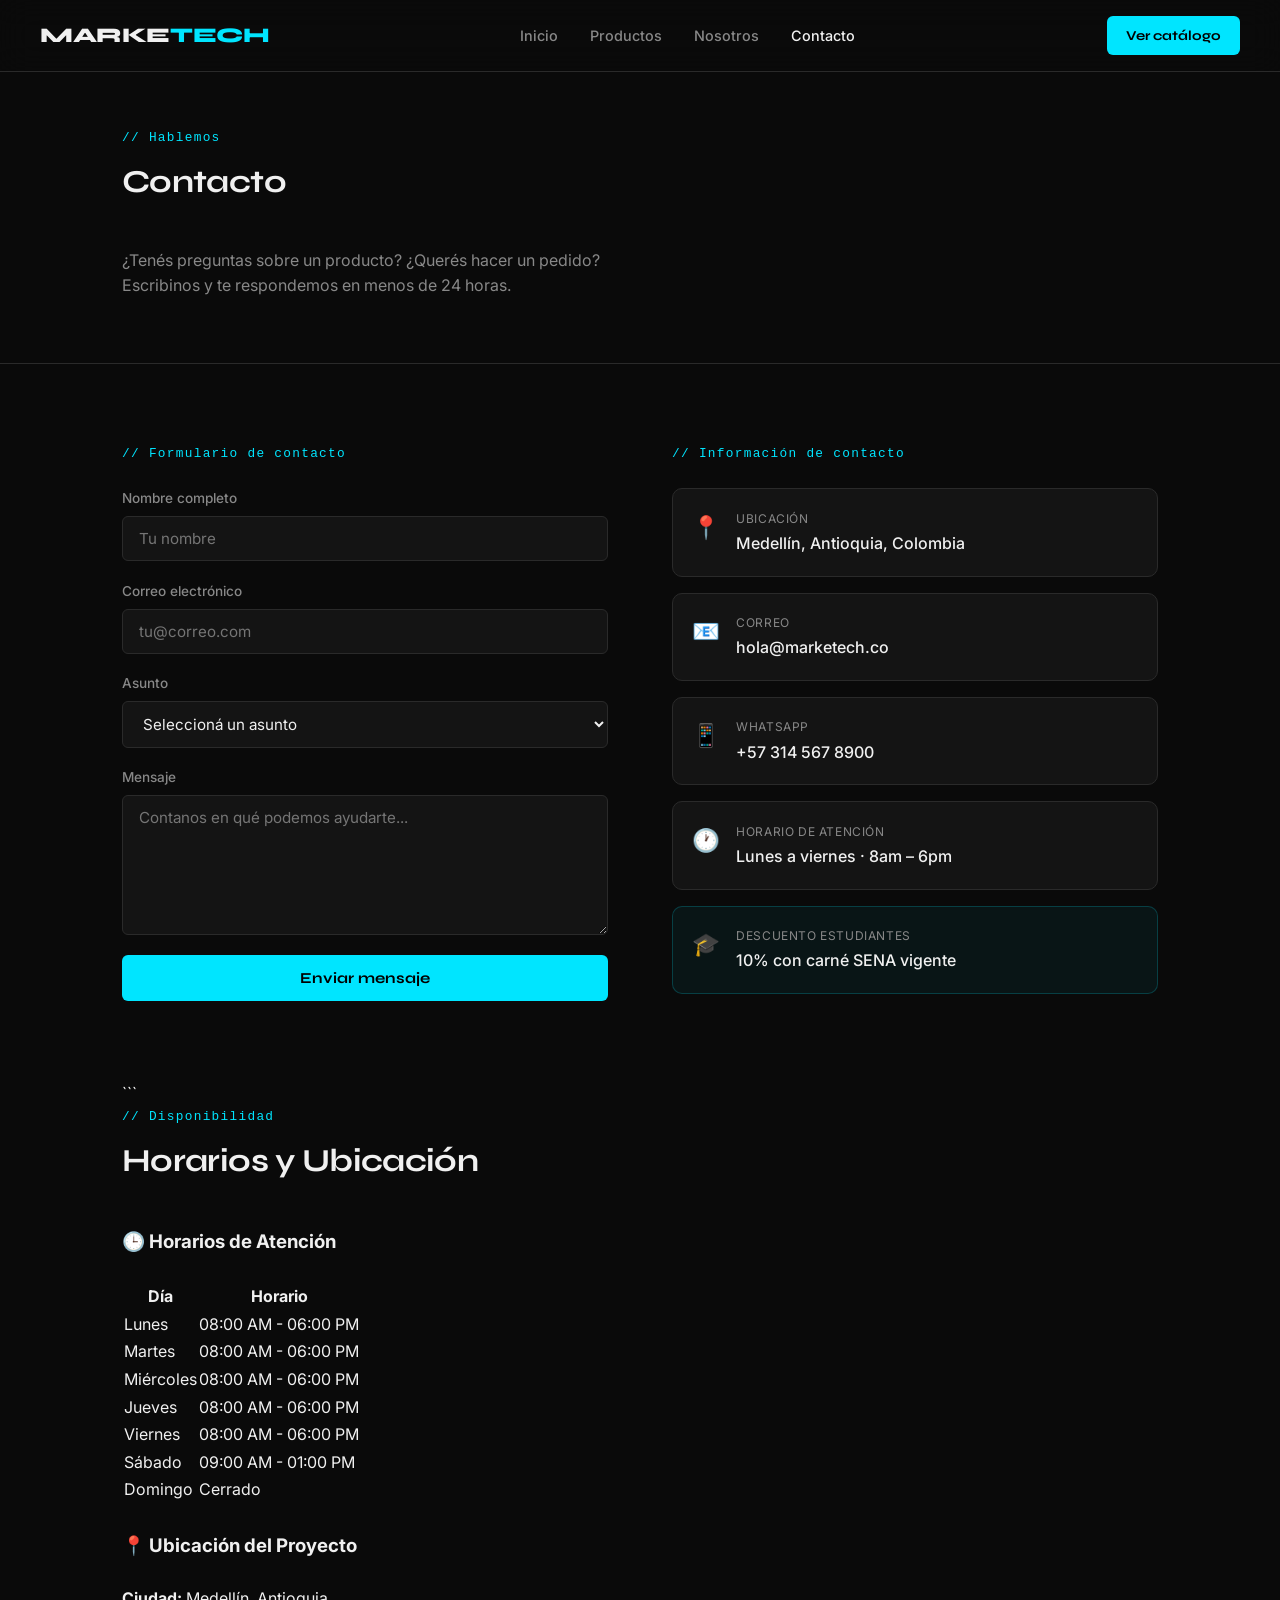
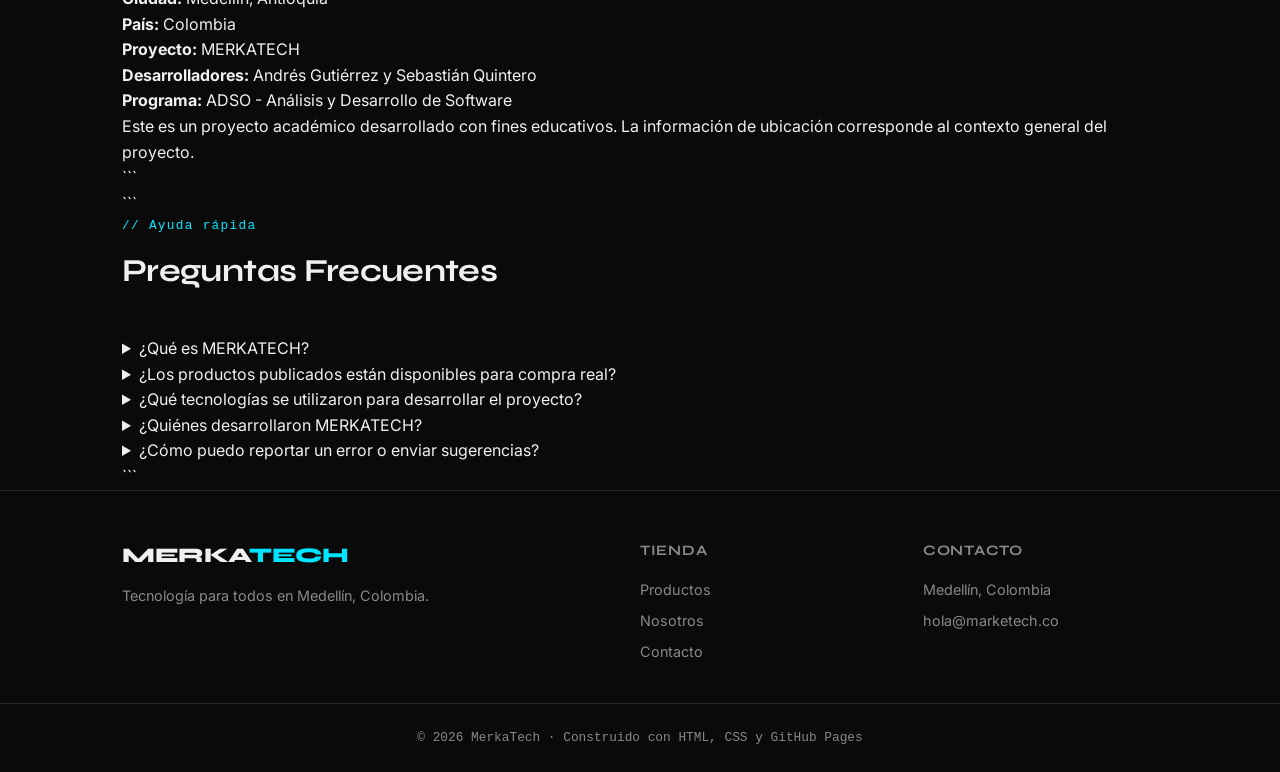
==== commit 371dfdca: "feature: se agrega nueva seccion de horarios y ubicacion" ====
--- a/contacto.html
+++ b/contacto.html
@@ -126,6 +126,84 @@
       </div>
     </section>
 
+    <!-- HORARIOS Y UBICACIÓN -->
+
+    <section class="schedule-section">
+      <div class="container">
+        ```
+        <p class="section-tag">// Disponibilidad</p>
+        <h2 class="section-title">Horarios y Ubicación</h2>
+
+        <div class="schedule-grid">
+          <!-- Horarios -->
+          <div class="schedule-card">
+            <h3>🕒 Horarios de Atención</h3><br>
+
+            <table class="schedule-table">
+              <thead>
+                <tr>
+                  <th>Día</th>
+                  <th>Horario</th>
+                </tr>
+              </thead>
+
+              <tbody>
+                <tr>
+                  <td>Lunes</td>
+                  <td>08:00 AM - 06:00 PM</td>
+                </tr>
+                <tr>
+                  <td>Martes</td>
+                  <td>08:00 AM - 06:00 PM</td>
+                </tr>
+                <tr>
+                  <td>Miércoles</td>
+                  <td>08:00 AM - 06:00 PM</td>
+                </tr>
+                <tr>
+                  <td>Jueves</td>
+                  <td>08:00 AM - 06:00 PM</td>
+                </tr>
+                <tr>
+                  <td>Viernes</td>
+                  <td>08:00 AM - 06:00 PM</td>
+                </tr>
+                <tr>
+                  <td>Sábado</td>
+                  <td>09:00 AM - 01:00 PM</td>
+                </tr>
+                <tr>
+                  <td>Domingo</td>
+                  <td>Cerrado</td>
+                </tr>
+              </tbody>
+            </table>
+          </div><br>
+
+          <!-- Ubicación -->
+          <div class="schedule-card">
+            <h3>📍 Ubicación del Proyecto</h3><br>
+
+            <div class="location-info">
+              <p><strong>Ciudad:</strong> Medellín, Antioquia</p>
+              <p><strong>País:</strong> Colombia</p>
+              <p><strong>Proyecto:</strong> MERKATECH</p>
+              <p><strong>Desarrolladores:</strong> Andrés Gutiérrez y Sebastián Quintero</p>
+              <p><strong>Programa:</strong> ADSO - Análisis y Desarrollo de Software</p>
+
+              <div class="location-note">
+                <p>
+                  Este es un proyecto académico desarrollado con fines educativos. La información de ubicación
+                  corresponde al contexto general del proyecto.
+                </p>
+              </div>
+            </div>
+          </div>
+        </div>
+        ```
+      </div>
+    </section>
+
     <!-- PREGUNTAS FRECUENTES -->
 
     <section class="faq-section">
@@ -163,8 +241,8 @@
           <details class="faq-item">
             <summary>¿Quiénes desarrollaron MERKATECH?</summary>
             <p>
-              El proyecto fue desarrollado por Andrés Gutiérrez y Sebastián Quintero como parte de su proceso de formación en el
-              programa de Análisis y Desarrollo de Software (ADSO).
+              El proyecto fue desarrollado por Andrés Gutiérrez y Sebastián Quintero como parte de su proceso de
+              formación en el programa de Análisis y Desarrollo de Software (ADSO).
             </p>
           </details>
 
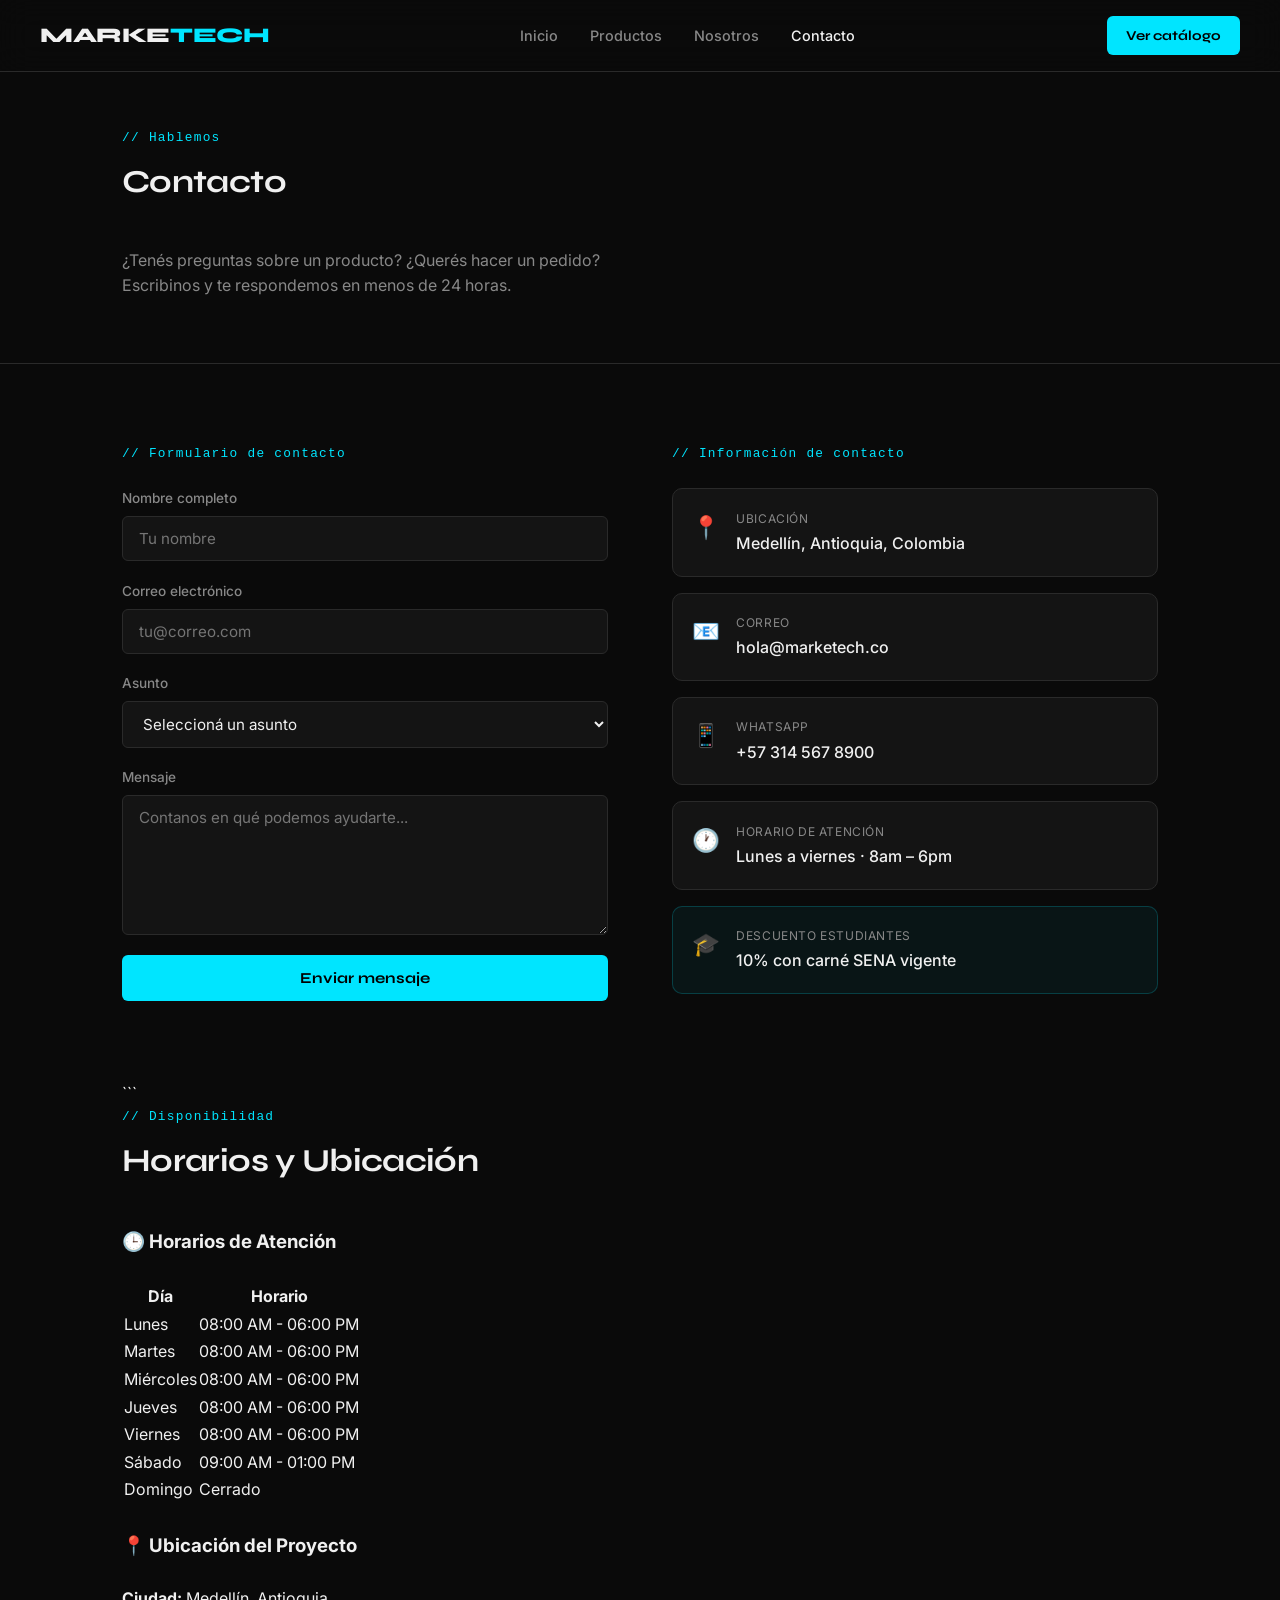
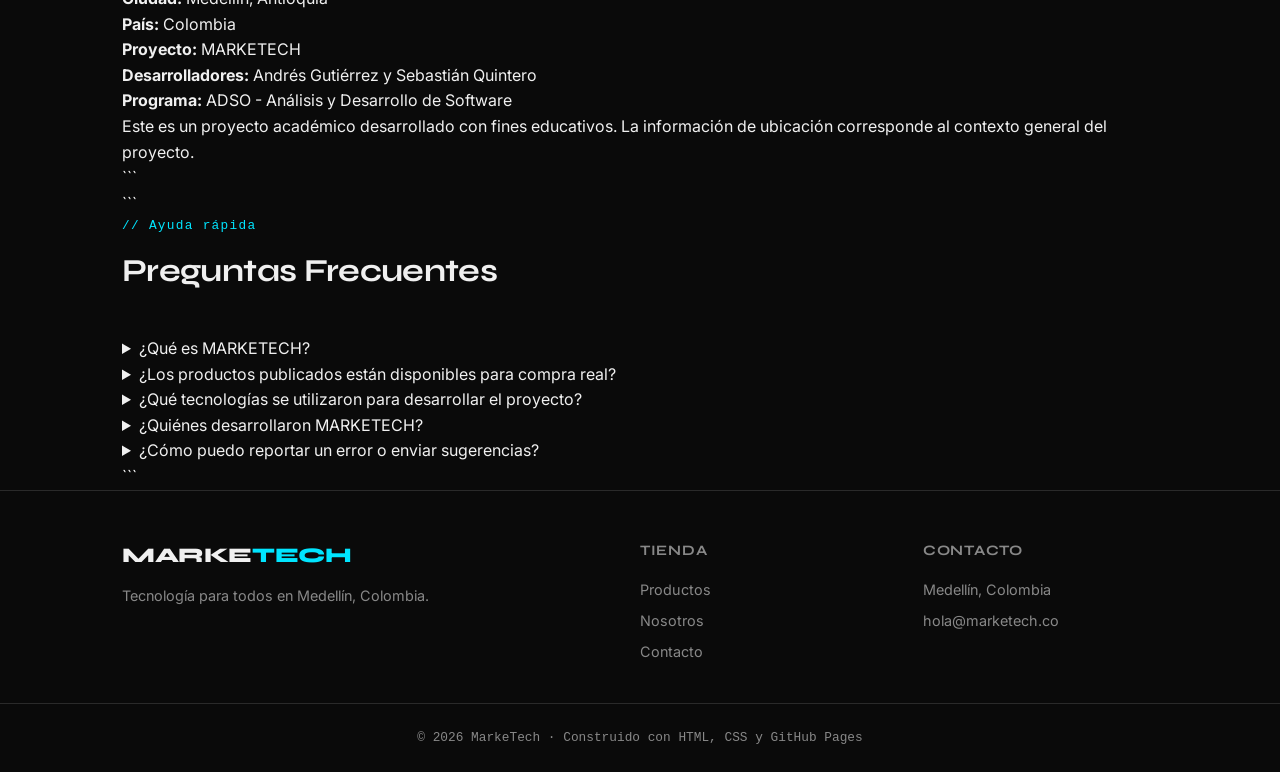
==== commit 078dfee2: "fix: se corrigen errores ortograficos en toda la pagina Contacto" ====
--- a/contacto.html
+++ b/contacto.html
@@ -16,7 +16,7 @@
       <a href="index.html" class="nav-logo">MARKE<span>TECH</span></a>
       <ul class="nav-links">
         <li><a href="index.html">Inicio</a></li>
-        <li><a href="productos.html">Productos</a></li>
+        <li><a href="producto.html">Productos</a></li>
         <li><a href="nosotros.html">Nosotros</a></li>
         <li><a href="contacto.html" class="active">Contacto</a></li>
       </ul>
@@ -187,7 +187,7 @@
             <div class="location-info">
               <p><strong>Ciudad:</strong> Medellín, Antioquia</p>
               <p><strong>País:</strong> Colombia</p>
-              <p><strong>Proyecto:</strong> MERKATECH</p>
+              <p><strong>Proyecto:</strong> MARKETECH</p>
               <p><strong>Desarrolladores:</strong> Andrés Gutiérrez y Sebastián Quintero</p>
               <p><strong>Programa:</strong> ADSO - Análisis y Desarrollo de Software</p>
 
@@ -214,9 +214,9 @@
 
         <div class="faq-container">
           <details class="faq-item">
-            <summary>¿Qué es MERKATECH?</summary>
-            <p>
-              MERKATECH es un proyecto académico desarrollado por estudiantes de Análisis y Desarrollo de Software
+            <summary>¿Qué es MARKETECH?</summary>
+            <p>
+              MARKETECH es un proyecto académico desarrollado por estudiantes de Análisis y Desarrollo de Software
               (ADSO), enfocado en la creación de una plataforma web para la visualización y gestión de productos
               tecnológicos.
             </p>
@@ -239,7 +239,7 @@
           </details>
 
           <details class="faq-item">
-            <summary>¿Quiénes desarrollaron MERKATECH?</summary>
+            <summary>¿Quiénes desarrollaron MARKETECH?</summary>
             <p>
               El proyecto fue desarrollado por Andrés Gutiérrez y Sebastián Quintero como parte de su proceso de
               formación en el programa de Análisis y Desarrollo de Software (ADSO).
@@ -261,13 +261,13 @@
     <footer class="footer">
       <div class="container footer-grid">
         <div>
-          <a href="index.html" class="nav-logo">MERKA<span>TECH</span></a>
+          <a href="index.html" class="nav-logo">MARKE<span>TECH</span></a>
           <p class="footer-desc">Tecnología para todos en Medellín, Colombia.</p>
         </div>
         <div>
           <p class="footer-title">Tienda</p>
           <ul>
-            <li><a href="productos.html">Productos</a></li>
+            <li><a href="producto.html">Productos</a></li>
             <li><a href="nosotros.html">Nosotros</a></li>
             <li><a href="contacto.html">Contacto</a></li>
           </ul>
@@ -281,7 +281,7 @@
         </div>
       </div>
       <div class="footer-bottom">
-        <p>© 2026 MerkaTech · Construido con HTML, CSS y GitHub Pages</p>
+        <p>© 2026 MarkeTech · Construido con HTML, CSS y GitHub Pages</p>
       </div>
     </footer>
 
--- a/styles.css
+++ b/styles.css
@@ -426,6 +426,170 @@
 .info-label { font-size: 0.75rem; color: var(--muted); margin-bottom: 0.2rem; text-transform: uppercase; letter-spacing: 0.05em; }
 .info-value { font-weight: 500; }
 
+/* ===========================
+   SECCIÓN TESTIMONIOS
+   Pegar al final de styles.css
+=========================== */
+
+.testimonios {
+  padding: 80px 0;
+  background: var(--bg);
+}
+
+.testimonios-grid {
+  display: grid;
+  grid-template-columns: repeat(auto-fit, minmax(280px, 1fr));
+  gap: 24px;
+  margin-top: 40px;
+}
+
+.testimonio-card {
+  background: #fff;
+  border: 1px solid #e8e8e8;
+  border-radius: 16px;
+  padding: 28px;
+  display: flex;
+  flex-direction: column;
+  gap: 16px;
+  transition: transform 0.2s ease, box-shadow 0.2s ease;
+}
+
+.testimonio-card:hover {
+  transform: translateY(-4px);
+  box-shadow: 0 12px 32px rgba(0, 0, 0, 0.08);
+}
+
+.testimonio-estrellas {
+  display: flex;
+  gap: 4px;
+}
+
+.estrella {
+  font-size: 18px;
+  color: #f5a623;
+}
+
+.estrella.vacia {
+  color: #ddd;
+}
+
+.testimonio-texto {
+  font-size: 15px;
+  line-height: 1.7;
+  color: #444;
+  flex: 1;
+}
+
+.testimonio-autor {
+  display: flex;
+  align-items: center;
+  gap: 12px;
+  border-top: 1px solid #f0f0f0;
+  padding-top: 16px;
+}
+
+.autor-avatar {
+  width: 44px;
+  height: 44px;
+  border-radius: 50%;
+  background: #1a1a2e;
+  color: #fff;
+  font-size: 13px;
+  font-weight: 600;
+  display: flex;
+  align-items: center;
+  justify-content: center;
+  flex-shrink: 0;
+}
+
+.autor-nombre {
+  font-size: 14px;
+  font-weight: 600;
+  color: #1a1a2e;
+  margin: 0;
+}
+
+.autor-cargo {
+  font-size: 12px;
+  color: #888;
+  margin: 2px 0 0;
+}
+
+.team-github {
+  display: inline-block;
+  margin-top: 10px;
+  font-size: 13px;
+  font-family: monospace;
+  color: var(--accent, #6c63ff);
+  text-decoration: none;
+  border-bottom: 1px solid currentColor;
+  transition: opacity 0.2s;
+}
+ 
+.team-github:hover {
+  opacity: 0.7;
+}
+ 
+/* ===========================
+   SECCIÓN HISTORIA — TIMELINE
+   Pegar al final de styles.css
+=========================== */
+
+.historia-timeline {
+  display: flex;
+  flex-direction: column;
+  gap: 0;
+  margin-top: 40px;
+  position: relative;
+  padding-left: 20px;
+  border-left: 2px solid #e0e0e0;
+}
+
+.historia-item {
+  display: flex;
+  gap: 32px;
+  align-items: flex-start;
+  padding-bottom: 48px;
+  position: relative;
+}
+
+.historia-item::before {
+  content: '';
+  width: 12px;
+  height: 12px;
+  border-radius: 50%;
+  background: #1a1a2e;
+  position: absolute;
+  left: -27px;
+  top: 6px;
+  flex-shrink: 0;
+}
+
+.historia-año {
+  font-family: monospace;
+  font-size: 13px;
+  font-weight: 700;
+  color: #888;
+  min-width: 44px;
+  padding-top: 4px;
+  letter-spacing: 0.05em;
+}
+
+.historia-contenido h3 {
+  font-size: 1.1rem;
+  font-weight: 700;
+  margin: 0 0 10px;
+  color: #1a1a2e;
+}
+
+.historia-contenido p {
+  font-size: 15px;
+  line-height: 1.75;
+  color: #555;
+  margin: 0;
+  max-width: 600px;
+}
+
 /* ── RESPONSIVE ── */
 @media (max-width: 768px) {
   .hero { flex-direction: column; padding-top: 6rem; }
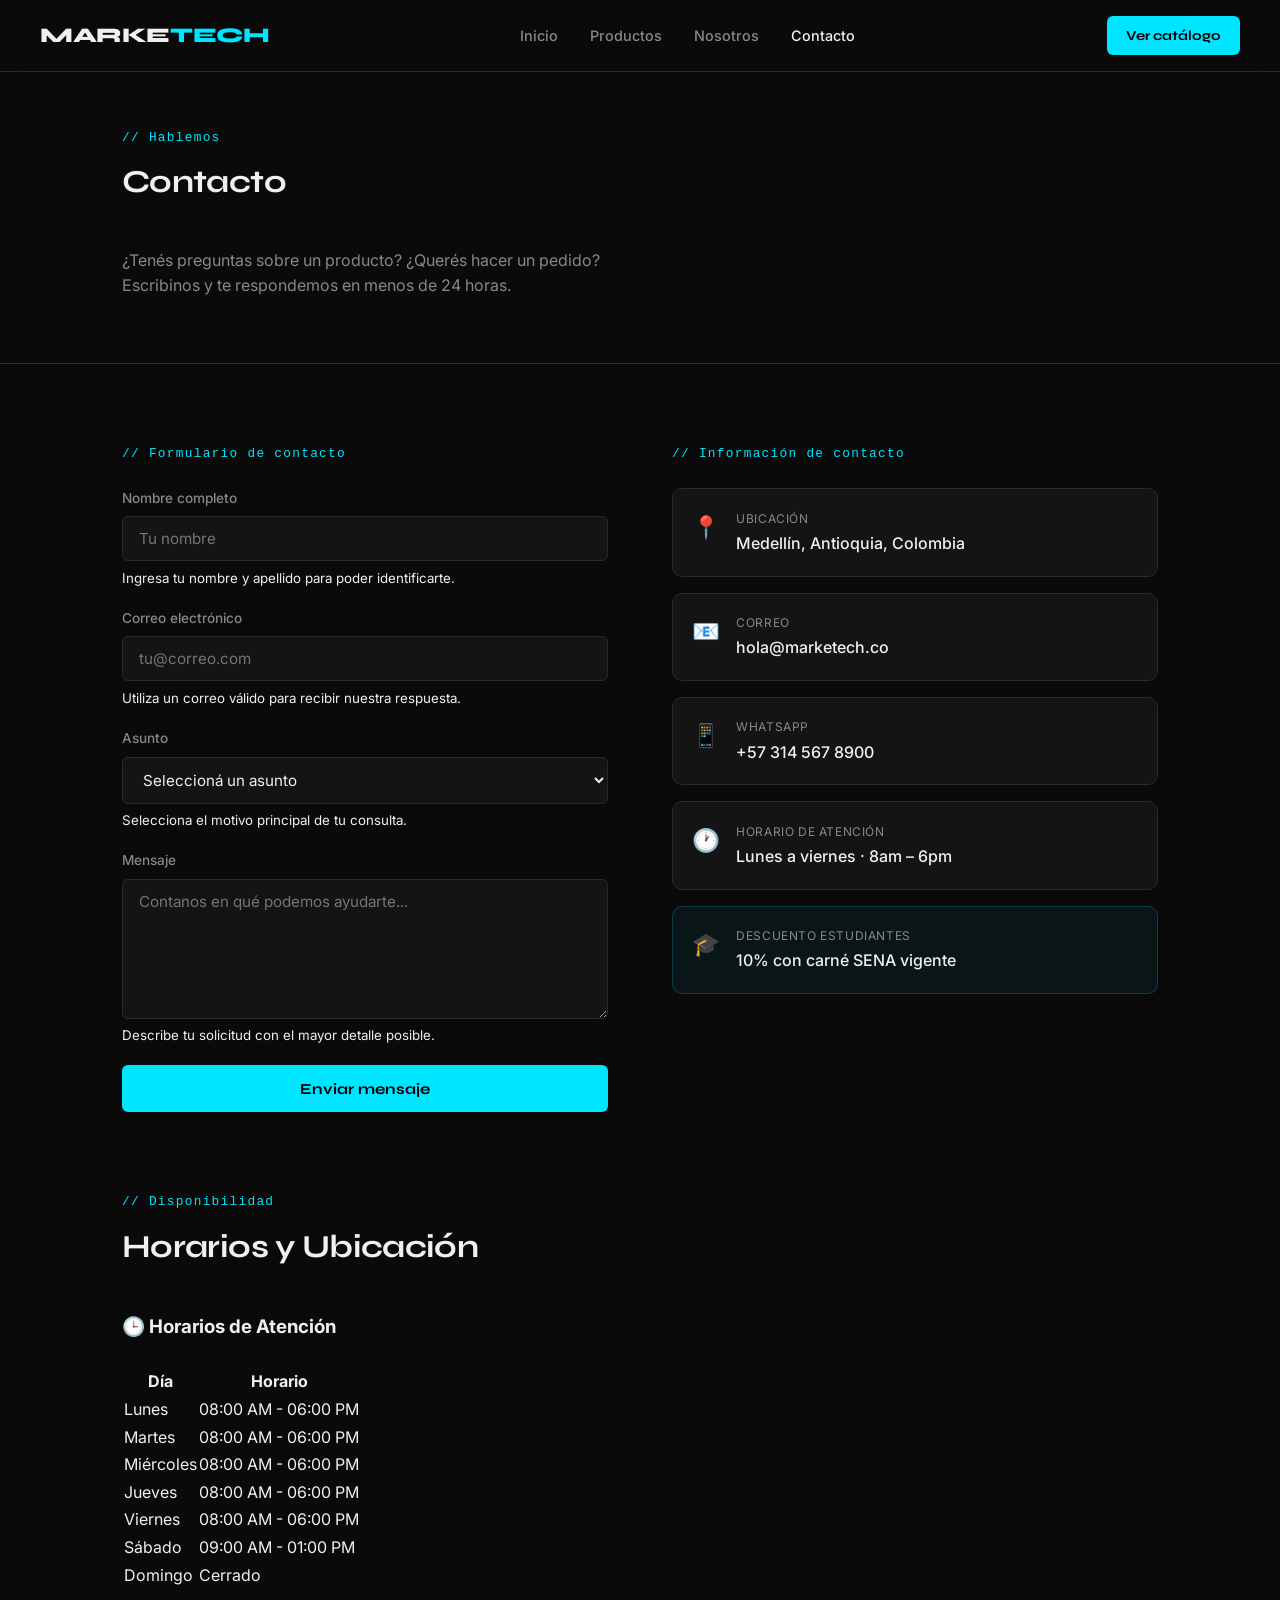
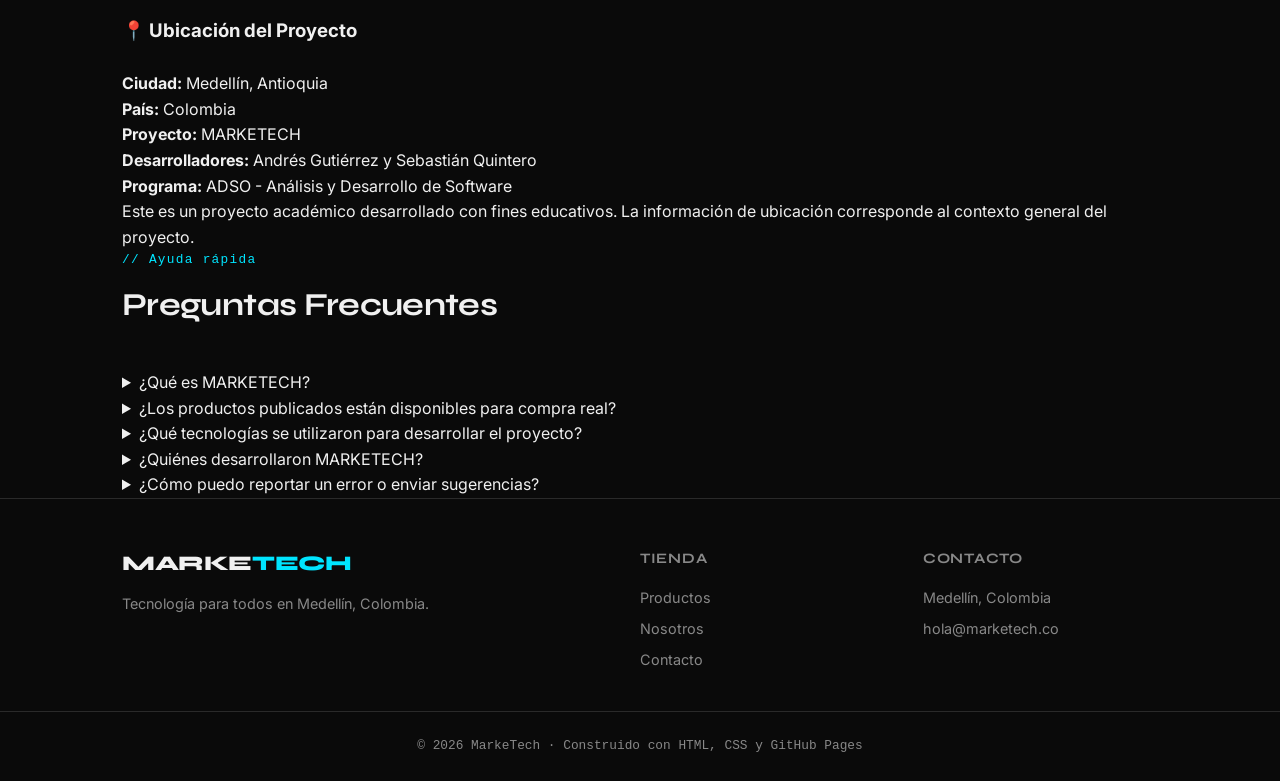
==== commit 75f10f51: "feat(contacto): agregar mensajes de ayuda y mejorar usabilidad del formulario" ====
--- a/contacto.html
+++ b/contacto.html
@@ -43,10 +43,12 @@
               <div class="form-group">
                 <label for="nombre">Nombre completo</label>
                 <input type="text" id="nombre" placeholder="Tu nombre" required />
+                <small class="form-help">Ingresa tu nombre y apellido para poder identificarte.</small>
               </div>
               <div class="form-group">
                 <label for="email">Correo electrónico</label>
                 <input type="email" id="email" placeholder="tu@correo.com" required />
+                <small class="form-help">Utiliza un correo válido para recibir nuestra respuesta.</small>
               </div>
               <div class="form-group">
                 <label for="asunto">Asunto</label>
@@ -58,10 +60,12 @@
                   <option value="soporte">Soporte postventa</option>
                   <option value="otro">Otro</option>
                 </select>
+                <small class="form-help">Selecciona el motivo principal de tu consulta.</small>
               </div>
               <div class="form-group">
                 <label for="mensaje">Mensaje</label>
                 <textarea id="mensaje" placeholder="Contanos en qué podemos ayudarte..." required></textarea>
+                <small class="form-help">Describe tu solicitud con el mayor detalle posible.</small>
               </div>
               <button type="submit" class="btn-submit">Enviar mensaje</button>
             </form>
@@ -130,7 +134,7 @@
 
     <section class="schedule-section">
       <div class="container">
-        ```
+
         <p class="section-tag">// Disponibilidad</p>
         <h2 class="section-title">Horarios y Ubicación</h2>
 
@@ -200,7 +204,7 @@
             </div>
           </div>
         </div>
-        ```
+
       </div>
     </section>
 
@@ -208,7 +212,7 @@
 
     <section class="faq-section">
       <div class="container">
-        ```
+
         <p class="section-tag">// Ayuda rápida</p>
         <h2 class="section-title">Preguntas Frecuentes</h2>
 
@@ -254,7 +258,7 @@
             </p>
           </details>
         </div>
-        ```
+
       </div>
     </section>
 
--- a/styles.css
+++ b/styles.css
@@ -1,3 +1,28 @@
+/* ==================================================
+   MARKETECH - HOJA DE ESTILOS PRINCIPAL
+
+   ÍNDICE
+
+   1. Variables
+   2. Reset Global
+   3. Layout General
+   4. Navbar
+   5. Botones
+   6. Hero
+   7. Secciones Generales
+   8. Categorías
+   9. Productos Destacados
+   10. Banner
+   11. Footer
+   12. Página Productos
+   13. Página Nosotros
+   14. Página Contacto
+   15. Testimonios
+   16. Historia Timeline
+   17. Responsive
+
+================================================== */
+
 /* ── VARIABLES ── */
 :root {
   --bg:       #0A0A0A;
@@ -15,6 +40,8 @@
   --shadow: 0 4px 24px rgba(0,0,0,0.4);
 }
 
+/* ── RESET GLOBAL ── */
+
 * { box-sizing: border-box; margin: 0; padding: 0; }
 html { scroll-behavior: smooth; }
 
@@ -28,6 +55,8 @@
 
 a { text-decoration: none; color: inherit; }
 ul { list-style: none; }
+
+/* ── LAYOUT GENERAL ── */
 
 .container {
   max-width: 1100px;
@@ -427,8 +456,7 @@
 .info-value { font-weight: 500; }
 
 /* ===========================
-   SECCIÓN TESTIMONIOS
-   Pegar al final de styles.css
+   TESTIMONIOS
 =========================== */
 
 .testimonios {
@@ -531,8 +559,7 @@
 }
  
 /* ===========================
-   SECCIÓN HISTORIA — TIMELINE
-   Pegar al final de styles.css
+   HISTORIA TIMELINE
 =========================== */
 
 .historia-timeline {
@@ -597,4 +624,11 @@
   .footer-grid { grid-template-columns: 1fr; gap: 2rem; }
   .contact-grid { grid-template-columns: 1fr; }
   .nav-links { display: none; }
-}+}
+
+/* ==================================================
+   Archivo: styles.css
+   Proyecto: MarkeTech
+   Última actualización: Junio 2026
+   Propósito: Estilos globales del sitio
+================================================== */
